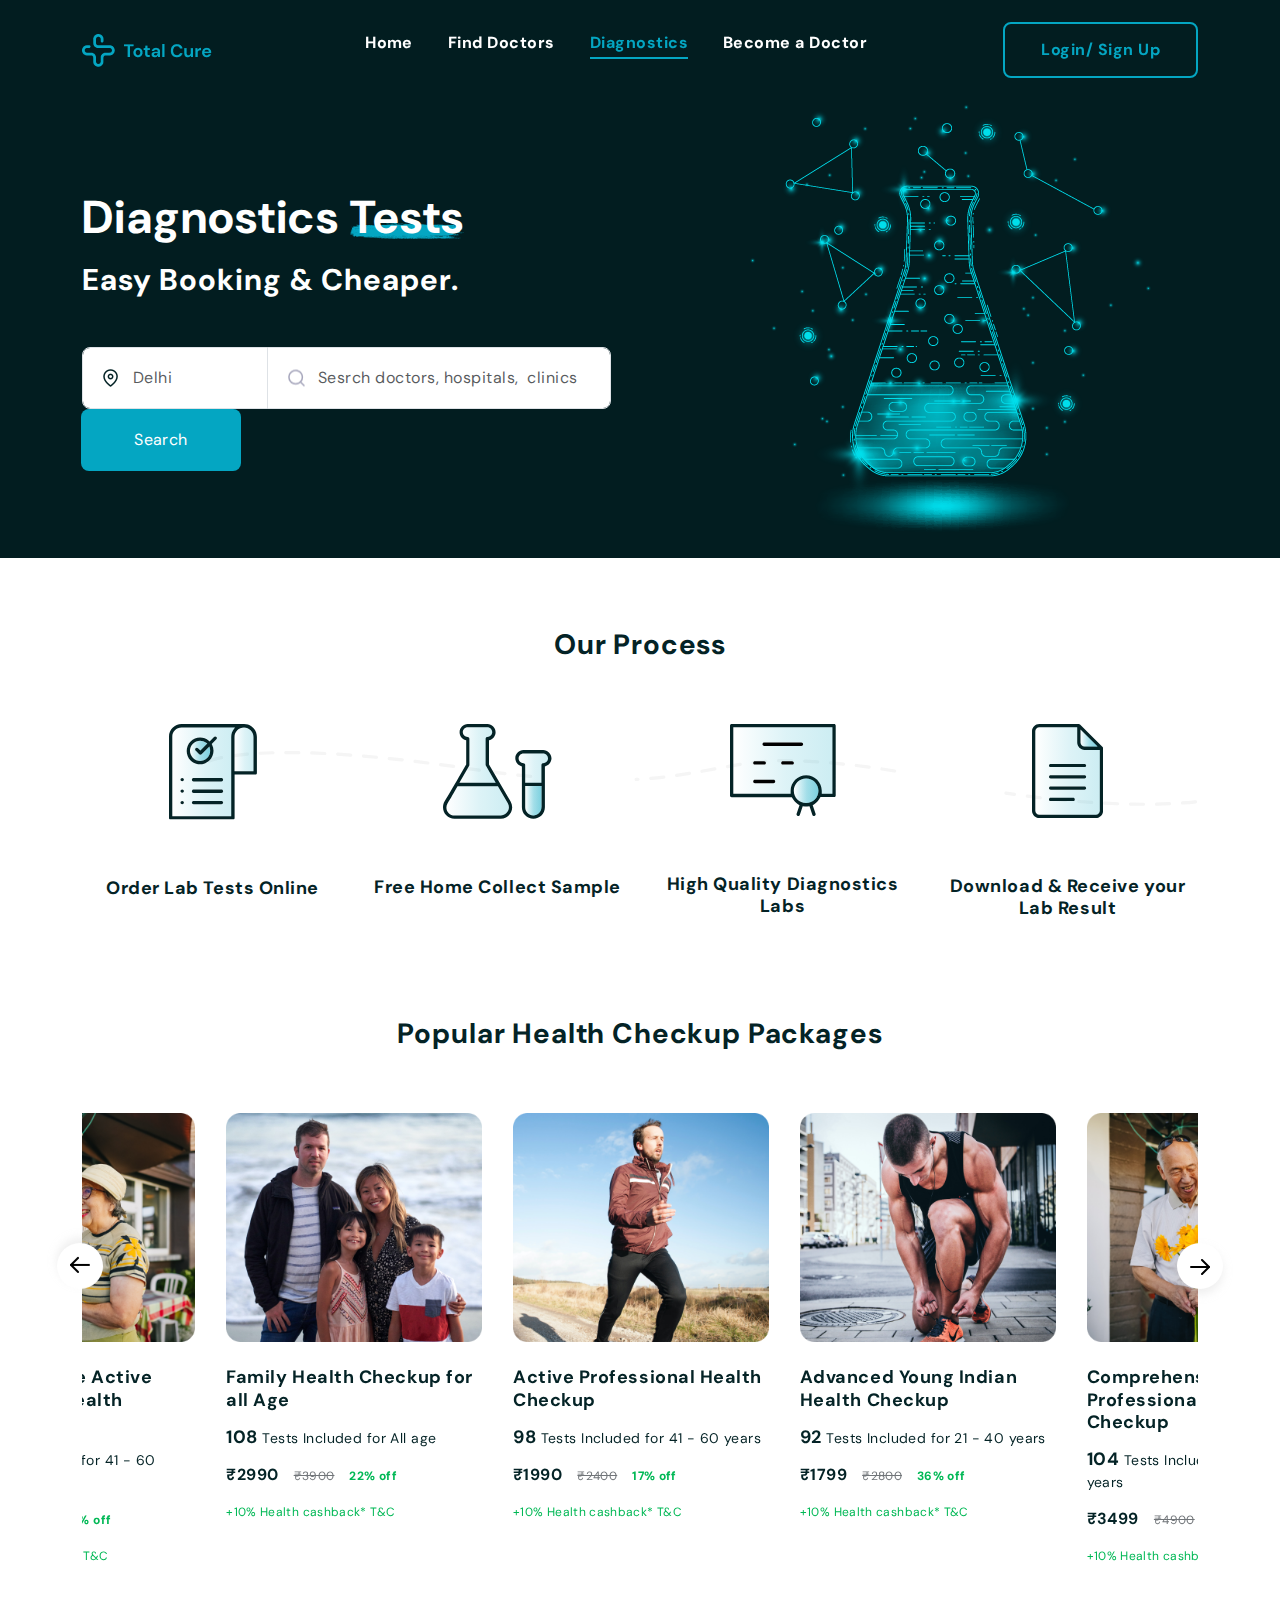
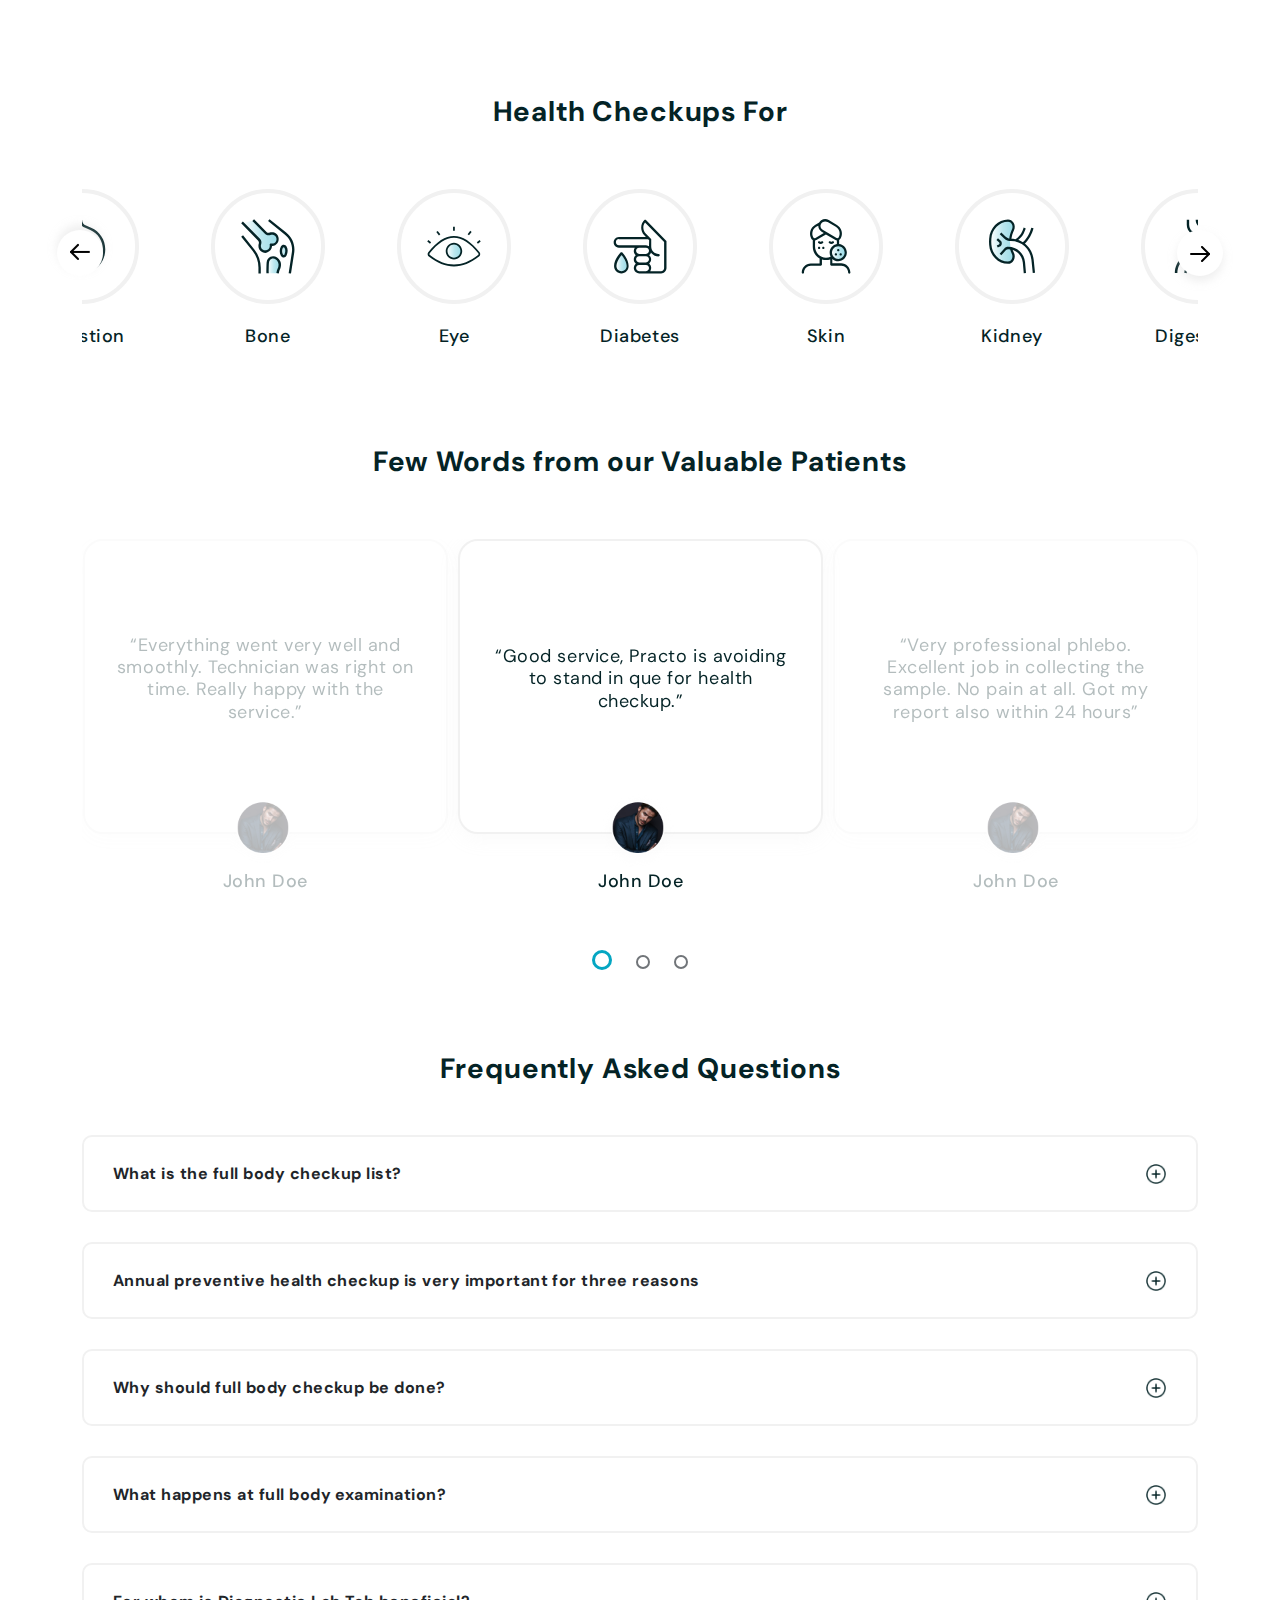
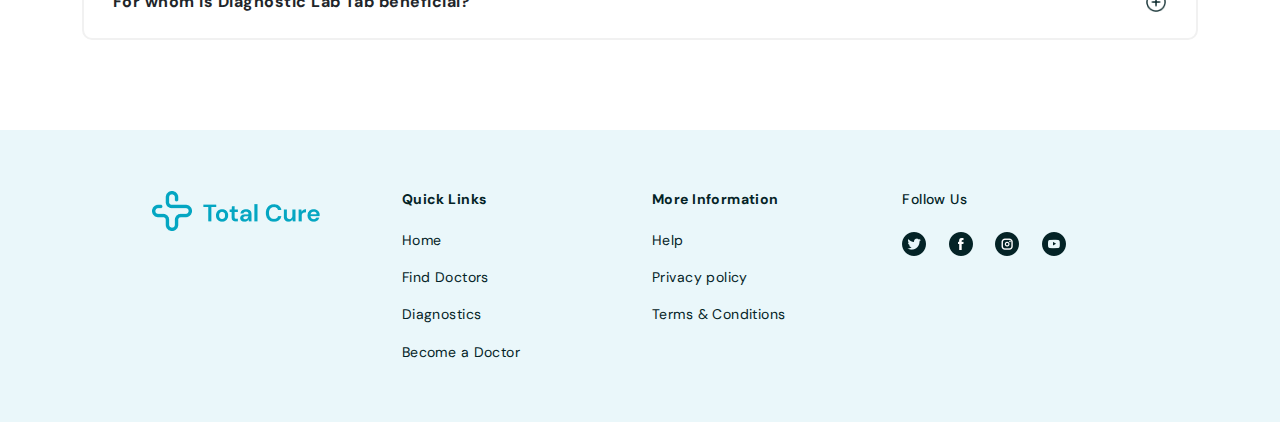
==== diagnostics.html @ bc07cb7e "healthcare portfolio" ====
<!doctype html>
<html lang="en">

<head>
    <!-- Required meta tags -->
    <meta charset="utf-8">
    <meta name="viewport" content="width=device-width, initial-scale=1">

    <!-- Bootstrap CSS -->
    <link href="https://cdn.jsdelivr.net/npm/bootstrap@5.0.2/dist/css/bootstrap.min.css" rel="stylesheet"
        crossorigin="anonymous">
    <link rel="stylesheet" href="./assets/css/owl.carousel.min.css">
    <link rel="stylesheet" href="./assets/css/owl.theme.default.min.css">
    <link rel="stylesheet" href="./assets/css/style.css">
    <link rel="stylesheet" href="./assets/css/responsive.css">
    <link rel="stylesheet" href="./assets/css/all.min.css">

    <title>Healthcare Portfolio</title>
</head>

<body>
    <!-- header -->
    <header id="header" class="fixed-top diagnostics-nav">
        <!-- navigation start -->
        <nav id="navbar" class="navbar navbar-expand-lg navbar-light bg-trasparent">
            <div class="container">
                <a class="navbar-brand" href="index.html">
                    <img src="./assets/img/logo.png" alt="logo">
                </a>
                <button class="navbar-toggler" type="button" data-bs-toggle="collapse" data-bs-target="#main-navbar"
                    aria-controls="main-navbar" aria-expanded="false" aria-label="Toggle navigation">
                    <i class="fas fa-bars"></i>
                </button>
                <div class="collapse navbar-collapse" id="main-navbar">
                    <ul class="navbar-nav mx-auto mb-2 mb-lg-2">
                        <li class="nav-item">
                            <a class="nav-link" href="index.html">Home</a>
                        </li>
                        <li class="nav-item">
                            <a class="nav-link" href="find-doctors.html">Find Doctors</a>
                        </li>
                        <li class="nav-item">
                            <a class="nav-link active" href="diagnostics.html">Diagnostics</a>
                        </li>
                        <li class="nav-item">
                            <a class="nav-link" href="become-doctor.html">Become a Doctor</a>
                        </li>
                    </ul>
                    <ul class="navbar-nav login-btn">
                        <li class="nav-item">
                            <button class="nav-link btn btn-outline-primary" data-bs-toggle="modal" data-bs-target="#signin-popup">Login/
                              Sign Up</button>
                          </li>
                    </ul>
                </div>
            </div>
        </nav>
        <!-- end navigation -->
    </header>
    <!-- End header -->

    <!-- hero section -->
    <section class="diagnostics-hero" id="diagnostics-hero">
        <div class="container">
            <div class="hero-wrapper">
                <div class="row align-items-center">
                    <div class="col-lg-7 col-md-6">
                        <div class="hero-description">
                            <div class="position-ralative hero-description-header">
                                <h1>Diagnostics <span class="brush">Tests</span><br><span>Easy Booking & Cheaper.</span></h1>
                            </div>
                            <div class="input-group">
                                <div class="input-location-div position-relative">
                                    <input type="location" class="form-control input-location" id="hero-input "
                                        aria-describedby="inputGroupFileAddon04" aria-label="Upload"
                                        placeholder="Delhi">
                                    <img src="./assets/img/map.png" alt="">
                                </div>
                                <div class="position-relative input-search-div my-1 my-md-1 my-lg-0 ">
                                    <input type="search" class="form-control input-search" id="hero-input"
                                        placeholder="Sesrch doctors, hospitals,  clinics">
                                    <img src="./assets/img/search.png" alt="search icon">
                                </div>
                                <div class="input-btn mt-lg-1 mt-xl-0">
                                    <button class="btn hero-input-btn" type="button" id="">Search</button>
                                </div>
                            </div>
                        </div>
                    </div>
                    <div class="col-lg-5 col-md-6">
                        <img src="./assets/img/Asset 2 1.png" alt="hero-img1" class="img-fluid">
                    </div>
                </div>
            </div>
        </div>
    </section>
    <!-- end hero section -->

    <!-- process -->
    <section id="process" class="process">
        <div class="container text-center">
            <h2 class="title">Our Process</h2>
            <div class="process-content">
                <div class="row">
                    <div class="col-md-3 col-lg-3">
                        <div class="progress-card">
                            <div class="process-img">
                                <img src="./assets/img/process1.svg" alt="process img1" class="img-fluid">
                            </div>
                            <div class="process-description">
                                <h5>Order Lab Tests Online</h5>
                            </div>
                        </div>
                    </div>
                    <div class="col-md-3 col-lg-3">
                        <div class="progress-card">
                            <div class="process-img">
                                <img src="./assets/img/process2.svg" alt="process img2" class="img-fluid">
                            </div>
                            <div class="process-description">
                                <h5>Free Home Collect Sample</h5>
                            </div>
                        </div>
                    </div>
                    <div class="col-md-3 col-lg-3">
                        <div class="progress-card">
                            <div class="process-img">
                                <img src="./assets/img/process3.svg" alt="process img3" class="img-fluid">
                            </div>
                            <div class="process-description">
                                <h5>High Quality Diagnostics Labs</h5>
                            </div>
                        </div>
                    </div>
                    <div class="col-md-3 col-lg-3">
                        <div class="progress-card">
                            <div class="process-img">
                                <img src="./assets/img/process4.svg" alt="process img4" class="img-fluid">
                            </div>
                            <div class="process-description">
                                <h5>Download & Receive your Lab Result</h5>
                            </div>
                        </div>
                    </div>
                </div>
                <img src="/assets/img/process-line.svg" alt="process-line" class="img-fluid process-line">
            </div>
        </div>
    </section>
    <!-- end process -->

    <!-- packages -->
    <section class="packages" id="packages">
        <div class="container">
            <h2 class="title">Popular Health Checkup Packages</h2>
            <div class="owl-carousel owl-theme">
                <div class="item">
                    <div class="package">
                        <div class="card">
                            <div class="img-box">
                                <img src="./assets/img/package1.png" alt="package img1" class="card-img-top">
                            </div>
                            <div class="card-body">
                                <div class="card-details">
                                    <h6 class="card-title">Active Professional Health Checkup</h6>
                                    <h6 class="subtitle">98 <span>Tests Included for 41 - 60 years</span></h6>
                                    <p>₹1990<small class="rs">₹2400</small><span class="percentage">17% off</span></p>
                                    <span class="cashback">+10% Health cashback* T&C</span>
                                </div>
                            </div>
                        </div>
                    </div>
                </div>
                <div class="item">
                    <div class="package">
                        <div class="card">
                            <div class="img-box">
                                <img src="./assets/img/package2.png" alt="package img1" class="card-img-top">
                            </div>
                            <div class="card-body">
                                <div class="card-details">
                                    <h6 class="card-title">Advanced Young Indian Health Checkup</h6>
                                    <h6 class="subtitle">92 <span>Tests Included for 21 - 40 years</span></h6>
                                    <p>₹1799<small class="rs">₹2800</small><span class="percentage">36% off</span></p>
                                    <span class="cashback">+10% Health cashback* T&C</span>
                                </div>
                            </div>
                        </div>
                    </div>
                </div>
                <div class="item">
                    <div class="package">
                        <div class="card">
                            <div class="img-box">
                                <img src="./assets/img/package3.png" alt="package img1" class="card-img-top">
                            </div>
                            <div class="card-body">
                                <div class="card-details">
                                    <h6 class="card-title">Comprehensive Active Professional Health Checkup</h6>
                                    <h6 class="subtitle">104 <span>Tests Included for 41 - 60 years</span></h6>
                                    <p>₹3499<small class="rs">₹4900</small><span class="percentage">29% off</span></p>
                                    <span class="cashback">+10% Health cashback* T&C</span>
                                </div>
                            </div>
                        </div>
                    </div>
                </div>
                <div class="item">
                    <div class="package">
                        <div class="card">
                            <div class="img-box">
                                <img src="./assets/img/package4.png" alt="package img1" class="card-img-top">
                            </div>
                            <div class="card-body">
                                <div class="card-details">
                                    <h6 class="card-title">Family Health Checkup for all Age</h6>
                                    <h6 class="subtitle">108 <span>Tests Included for All age</span></h6>
                                    <p>₹2990<small class="rs">₹3900</small><span class="percentage">22% off</span></p>
                                    <span class="cashback">+10% Health cashback* T&C</span>
                                </div>
                            </div>
                        </div>
                    </div>
                </div>
            </div>
        </div>
    </section>
    <!-- end packages -->

    <!-- Health Checkups -->
    <section class="checkups" id="checkups">
        <div class="container">
            <h2 class="title">Health Checkups For</h2>
            <div class="owl-carousel owl-theme">
                <div class="item">
                    <div class="card">
                        <div class="checkup-img">
                            <img src="./assets/img/Health Checkups1.svg" alt="Healthcare img 1" class="img-fluid">
                        </div>
                        <div class="checkup-detail">
                            <h5>Diabetes</h5>
                        </div>
                    </div>
                </div>
                <div class="item">
                    <div class="card">
                        <div class="checkup-img">
                            <img src="./assets/img/Health Checkups2.svg" alt="Healthcare img 2" class="img-fluid">
                        </div>
                        <div class="checkup-detail">
                            <h5>Skin</h5>
                        </div>
                    </div>
                </div>
                <div class="item">
                    <div class="card">
                        <div class="checkup-img">
                            <img src="./assets/img/Health Checkups3.svg" alt="Healthcare img 3" class="img-fluid">
                        </div>
                        <div class="checkup-detail">
                            <h5>Kidney</h5>
                        </div>
                    </div>
                </div>
                <div class="item">
                    <div class="card">
                        <div class="checkup-img">
                            <img src="./assets/img/Health Checkups4.svg" alt="Healthcare img 4" class="img-fluid">
                        </div>
                        <div class="checkup-detail">
                            <h5>Digestion</h5>
                        </div>
                    </div>
                </div>
                <div class="item">
                    <div class="card">
                        <div class="checkup-img">
                            <img src="./assets/img/Health Checkups5.svg" alt="Healthcare img 5" class="img-fluid">
                        </div>
                        <div class="checkup-detail">
                            <h5>Bone</h5>
                        </div>
                    </div>
                </div>
                <div class="item">
                    <div class="card">
                        <div class="checkup-img">
                            <img src="./assets/img/Health Checkups6.svg" alt="Healthcare img 6" class="img-fluid">
                        </div>
                        <div class="checkup-detail">
                            <h5>Eye</h5>
                        </div>
                    </div>
                </div>
            </div>
        </div>
    </section>
    <!-- end Health Checkups -->

    <!-- Few word section start -->
    <section id="few-word" class="few-word py-0">
        <div class="container">
            <h2 class="title">Few Words from our Valuable Patients</h2>
            <div class="owl-carousel owl-theme">
                <div class="item">
                    <div class="card">
                        <div class="card-content">
                            <p>“Good service, Practo is avoiding to
                                stand in que for health checkup.”</p>
                        </div>
                        <div class="card-person">
                            <img src="./assets/img/clicent-1.png" alt="">
                            <h5>John Doe</h5>
                        </div>
                    </div>
                </div>
                <div class="item">
                    <div class="card">
                        <div class="card-content">
                            <p>“Very professional phlebo. Excellent job in
                                collecting the sample. No pain at all. Got my
                                report also within 24 hours”</p>
                        </div>
                        <div class="card-person">
                            <img src="./assets/img/clicent-1.png" alt="">
                            <h5>John Doe</h5>
                        </div>
                    </div>
                </div>
                <div class="item">
                    <div class="card">
                        <div class="card-content">
                            <p>“Everything went very well and smoothly.
                                Technician was right on time. Really happy
                                with the service.”</p>
                        </div>
                        <div class="card-person">
                            <img src="./assets/img/clicent-1.png" alt="">
                            <h5>John Doe</h5>
                        </div>
                    </div>
                </div>
            </div>
        </div>
    </section>
    <!-- end Few word section -->

    <!-- questions start -->
    <section id="question" class="question section-padding">
        <div class="container">
            <h2 class="title">Frequently Asked Questions</h2>
            <div class="accordion accordion-flush" id="accordionFlushExample">
                <div class="accordion-item">
                    <h2 class="accordion-header" id="acc-1">
                        <button class="accordion-button collapsed" type="button" data-bs-toggle="collapse"
                            data-bs-target="#accordion-1" aria-expanded="false" aria-controls="flush-collapseOne">
                            What is the full body checkup list?
                        </button>
                    </h2>
                    <div id="accordion-1" class="accordion-collapse collapse" aria-labelledby="acc-1"
                        data-bs-parent="#accordionFlushExample">
                        <div class="accordion-body">
                            <p>A full body checkup is majorly inclusive of the following types of tests:</p>
                            <ul>
                                <li>Heart-realated tests like EKG, ECG</li>
                                <li>ENT checkup and dental consultation</li>
                                <li>Testing of mineral salts in the body</li>
                                <li>Blood test like blood sugar test, LFT, thyroid function test, kidney function, lipid
                                    profile test</li>
                                <li>Thyroid test</li>
                                <li>Urine test</li>
                                <li>X-Ray</li>
                                <li>Pulmonary function test</li>
                            </ul>
                        </div>
                    </div>
                </div>
                <div class="accordion-item">
                    <h2 class="accordion-header" id="acc-2">
                        <button class="accordion-button collapsed" type="button" data-bs-toggle="collapse"
                            data-bs-target="#accordion-2" aria-expanded="false" aria-controls="flush-collapseTwo">
                            Annual preventive health checkup is very important for three reasons
                        </button>
                    </h2>
                    <div id="accordion-2" class="accordion-collapse collapse" aria-labelledby="acc-2"
                        data-bs-parent="#accordionFlushExample">
                        <div class="accordion-body">You can book an appointment by selecting your city and searching for
                            a specific doctor or hospital, from the search bar. You will see hospital and doctor
                            options, from which you can pick one and request for an appointment.</div>
                    </div>
                </div>
                <div class="accordion-item">
                    <h2 class="accordion-header" id="acc-3">
                        <button class="accordion-button collapsed" type="button" data-bs-toggle="collapse"
                            data-bs-target="#accordion-3" aria-expanded="false" aria-controls="flush-collapseThree">
                            Why should full body checkup be done?
                        </button>
                    </h2>
                    <div id="accordion-3" class="accordion-collapse collapse" aria-labelledby="acc-3"
                        data-bs-parent="#accordionFlushExample">
                        <div class="accordion-body">You can book an appointment by selecting your city and searching for
                            a specific doctor or hospital, from the search bar. You will see hospital and doctor
                            options, from which you can pick one and request for an appointment.</div>
                    </div>
                </div>
                <div class="accordion-item">
                    <h2 class="accordion-header" id="acc-4">
                        <button class="accordion-button collapsed" type="button" data-bs-toggle="collapse"
                            data-bs-target="#accordion-4" aria-expanded="false" aria-controls="flush-collapseOne">
                            What happens at full body examination?
                        </button>
                    </h2>
                    <div id="accordion-4" class="accordion-collapse collapse" aria-labelledby="acc-4"
                        data-bs-parent="#accordionFlushExample">
                        <div class="accordion-body">You can book an appointment by selecting your city and searching for
                            a specific doctor or hospital, from the search bar. You will see hospital and doctor
                            options, from which you can pick one and request for an appointment.</div>
                    </div>
                </div>
                <div class="accordion-item">
                    <h2 class="accordion-header" id="acc-5">
                        <button class="accordion-button collapsed" type="button" data-bs-toggle="collapse"
                            data-bs-target="#accordion-5" aria-expanded="false" aria-controls="flush-collapseTwo">
                            For whom is Diagnostic Lab Tab beneficial?
                        </button>
                    </h2>
                    <div id="accordion-5" class="accordion-collapse collapse" aria-labelledby="acc-5"
                        data-bs-parent="#accordionFlushExample">
                        <div class="accordion-body">You can book an appointment by selecting your city and searching for
                            a specific doctor or hospital, from the search bar. You will see hospital and doctor
                            options, from which you can pick one and request for an appointment.</div>
                    </div>
                </div>
            </div>
        </div>
    </section>
    <!-- end questions -->

    <!-- footer -->
    <footer>
        <div class="container">
            <div class="footer-content">
                <div class="row">
                    <div class="col-md-3">
                        <img src="./assets/img/f-logo.png" alt="footer logo">
                    </div>
                    <div class="col-md-3 mt-5 mt-md-0">
                        <h6>Quick Links</h6>
                        <ul class="quick-links">
                            <li><a href="index.html">Home</a></li>
                            <li><a href="find-doctors.html">Find Doctors</a></li>
                            <li><a href="diagnostics.html">Diagnostics</a></li>
                            <li><a href="become-doctor.html">Become a Doctor</a></li>
                        </ul>
                    </div>
                    <div class="col-md-3 mt-5 mt-md-0">
                        <h6>More Information</h6>
                        <ul class="more-info">
                            <li><a href="#">Help</a></li>
                            <li><a href="#">Privacy policy</a></li>
                            <li><a href="#">Terms & Conditions</a></li>
                        </ul>
                    </div>
                    <div class="col-md-3 mt-5 mt-md-0">
                        <h6 class="fw-500">Follow Us</h6>
                        <ul class="footer-social">
                            <a href="#"><img src="./assets/img/twitter.png" alt=""></a>
                            <a href="#"><img src="./assets/img/fb.png" alt=""></a>
                            <a href="#"><img src="./assets/img/insta.png" alt=""></a>
                            <a href="#"><img src="./assets/img/youtube.png" alt=""></a>
                        </ul>
                    </div>
                </div>
            </div>
        </div>
    </footer>
    <!-- end footer -->

  <!-- login popup box start -->
  <!-- sign in -->
  <div class="modal fade modal-signin" id="signin-popup" tabindex="-1" aria-labelledby="signin-popup"
    aria-hidden="true">
    <div class="modal-dialog modal-dialog-centered">
      <div class="modal-content">
        <div class="modal-body">
          <form>
            <div>
              <h2 class="title text-start">Sign In/ <span>Sign Up</span></h2>
            </div>
            <div>
              <label for="email" class="col-form-label first-label">Email</label>
              <input type="email" class="form-control" id="email" placeholder="John@gmail.com">
            </div>
            <div>
              <label for="password" class="col-form-label ps-label">Password</label>
              <input type="password" class="form-control" id="password" value="12345678">
            </div>
            <div class="text-end">
              <p><a href="#" class="popup-btn">Forgot Password?</a></p>
            </div>
          </form>
        </div>
        <div class="modal-footer">
          <button type="button" class="btn btn-primary btn-block w-100" id="signin">Sign In</button>
          <p class="mt-2">New to Projectname ?<a href="#" id="new-account-btn" data-bs-toggle="modal"
              data-bs-target="#signup-popup"> Create an account</a></p>
        </div>
      </div>
    </div>
  </div>

  <!-- sign up -->
  <div class="modal fade modal-signup" id="signup-popup" tabindex="-1" aria-labelledby="signup-popup"
    aria-hidden="true">
    <div class="modal-dialog modal-dialog-centered">
      <div class="modal-content">
        <div class="modal-body">
          <form>
            <div>
              <h2 class="title text-start">Sign Up/ <span>Sign In</span></h2>
            </div>
            <div>
              <label for="firstname" class="col-form-label first-label">First Name</label>
              <input type="text" class="form-control" id="firstname" placeholder="John">
            </div>
            <div>
              <label for="lastname" class="col-form-label lastname-label">Last Name</label>
              <input type="text" class="form-control" id="lastname" placeholder="Doe">
            </div>
            <div>
              <label for="email" class="col-form-label email-label">Email</label>
              <input type="email" class="form-control" id="email" placeholder="John@gmail.com">
            </div>
            <div>
              <label for="number" class="col-form-label number-label">Mobile Number</label>
              <input type="number" class="form-control" id="number" placeholder="+91 112 451 4150">
            </div>
            <div>
              <label for="password" class="col-form-label ps-label">Password</label>
              <input type="password" class="form-control" id="password" value="12345678">
            </div>
            <div>
              <label for="re-password" class="col-form-label re-ps-label">Confirm Password</label>
              <input type="password" class="form-control" id="re-password" value="12345678">
            </div>

          </form>
        </div>
        <div class="modal-footer">
          <button type="button" class="btn btn-primary btn-block w-100" id="signup">Sign In</button>
        </div>
      </div>
    </div>
  </div>
  <!-- End modal -->

    <!-- Option 1: Bootstrap Bundle with Popper -->
    <script src="https://code.jquery.com/jquery-3.6.0.slim.min.js" crossorigin="anonymous"></script>
    <script src="https://cdn.jsdelivr.net/npm/bootstrap@5.0.2/dist/js/bootstrap.min.js" crossorigin="anonymous">
    </script>
    <script src="./assets/js/owl.carousel.min.js"></script>
    <script src="./assets/js/mian.js"></script>
</body>

</html>
---- assets/css/style.css ----
@import url('https://fonts.googleapis.com/css2?family=DM+Sans:wght@400;500;700&display=swap');

* {
    margin: 0;
    padding: 0;
    box-sizing: border-box;
    font-family: 'DM Sans', sans-serif;
    letter-spacing: 0.03em;
    line-height: 123.5%;
    outline: none;
    transition: 0.3s all;
}

:root {
    --blue: #04A6C2;
    --darkblue: #042326;
    --lightgrey: #A5A5BB;
    --white: #FFFFFF;
    --bg-color: #F4FCFD;
}

body {
    scroll-behavior: smooth;
    overflow-x: hidden !important;
}

a,
a:hover {
    text-decoration: none;
}

ul,
ol {
    list-style: none;
    padding-left: 0;
}

h1 {
    font-size: 54px;
    font-weight: 700;
}

h2 {
    font-size: 36px;
}

h3 {
    font-size: 22px;
}

h5 {
    font-size: 18px;
}

h1,
h2,
h3,
h4,
h5,
h6,
p {
    color: var(--darkblue);
}

.card {
    border: none;
}

.card-body {
    padding: 0;
}

.section-padding {
    padding-bottom: 149px;
}

/* navnbar */
#navbar {
    padding: 22px 0 22px;
}

#navbar ul li {
    font-size: 16px;
    line-height: 21px;
    font-weight: 700;
    margin-right: 61px;
    color: var(--darkblue);
    position: relative;
}

#navbar ul li:last-child {
    margin-right: 0;
}

#navbar ul li a {
    padding: 0 0 7px 0;
}

#navbar a.nav-link {
    color: var(--darkblue);
}

#navbar .btn-outline-primary {
    border: 2px solid var(--blue);
    padding: 14px 36px;
    border-radius: 8px;
    font-weight: 700;
    color: var(--blue) !important;
}

#navbar .btn-outline-primary:hover {
    background-color: transparent;
}

#navbar .btn-outline-primary:focus {
    outline: 0;
    box-shadow: none;
}

#navbar a.nav-link.active,
.find-doctors #navbar a.nav-link.active {
    color: var(--blue) !important;
}

#navbar a.nav-link::after {
    content: "";
    background: var(--blue);
    height: 2px;
    width: 0;
    position: absolute;
    bottom: 0;
    left: 0;
    transition: 0.2s all;
}

#navbar a.nav-link:hover:after,
#navbar a.nav-link.active::after {
    width: 100%;
}

/* #navbar .login-btn li a.nav-link:hover:after {
    width: 0%;
} */

#navbar .nav-item:hover a.nav-link,
.find-doctors #navbar .nav-item:hover a.nav-link {
    color: var(--blue) !important;
}

.scroll-nav {
    background: rgba(4, 35, 38, 0.897);
}

.scroll-nav .nav-link {
    color: var(--white) !important;
}

#navbar i.fas.fa-bars {
    color: var(--darkblue);
    border: 1px solid var(--darkblue);
    padding: 10px 15px !important;
    border-radius: 8px;
}

.find-doctors #navbar i.fas.fa-bars {
    color: var(--white) !important;
    border: 1px solid var(--white);
    padding: 10px 15px !important;
    border-radius: 8px;
}

.navbar-toggler:focus {
    box-shadow: unset;
    outline: none;
}

.navbar-light .navbar-toggler {
    border-color: transparent;
}

/* popup box */
.modal .modal-body {
    padding: 0;
}

.modal-signin .modal-content,
.modal-signup .modal-content {
    border-radius: 20px;
    padding: 72px 82px 71px 81px;
}

.modal h2 {
    font-size: 30px !important;
    color: var(--blue) !important;
    margin: 0 !important;
}

.modal h2 span {
    color: var(--darkblue);
    font-size: 20px;
    font-weight: 400;
}

.modal input {
    min-height: 48px;
    font-size: 12px;
    border: 1px solid #717579
}

.modal .first-label {
    font-size: 12px;
    margin: 38px 0 7px !important;
    padding: 0;
    color: #717579;
}

.modal label {
    padding: 0;
    font-size: 12px;
    color: #717579;
}

#signin-popup label {
    margin: 31px 0 7px;
}

#signup-popup label {
    margin: 26px 0 7px;
}

.modal-signin a.popup-btn {
    font-size: 12px;
    display: inline-block;
    margin: 8px 0 34px;
    color: var(--darkblue);
    font-weight: 500;
}

.modal input::placeholder {
    color: var(--darkblue);
}

.modal input[type="password"] {
    color: var(--darkblue);
}

.modal p {
    margin-bottom: 0;
}

.modal .modal-footer {
    padding: 0;
    border-top: unset;
}

.modal .btn-primary {
    color: #fff;
    background-color: var(--blue);
    border-color: var(--blue);
    font-weight: 700;
    margin: 0;
    min-height: 48px;
    border-radius: 8px;
}

.modal .modal-footer p {
    font-size: 12px;
}

.modal-signup .modal-content {
    padding: 72px 82px 79px 81px;
}

.modal-signup .btn-primary {
    margin-top: 30px;
}

/* end navnbar */

/* hero section */
#hero-section {
    background: var(--bg-color);
    position: relative;
    height: 100vh;
}

.hero-wrapper {
    padding-top: 126px;
}

.hero-content {
    padding-top: 88px;
}

#hero-section h1 {
    max-width: 553px;
    line-height: 123.5%;
}

.input-group,
.input-group {
    max-width: 690px;
    box-shadow: 0px 4px 12px #F0FBFC;
    border-radius: 8px;
    margin-top: 44px;
}

.input-lodation-div-find,
.input-search-div-find,
.input-select-div-find {
    position: relative;
}

button.hero-input-btn {
    width: 160px;
    background: var(--blue);
    color: #fff;
    min-height: 62px;
    border-top-right-radius: 8px;
    border-bottom-right-radius: 8px;

}

.input-group .btn {
    position: relative;
    z-index: 2;

}

input:not(.modal input) {
    height: 62px;
    padding-left: 50px !important;
}

.input-location-div {
    width: 186px;
    position: relative;
}

input.input-location {
    color: var(--darkblue);
}

.input-search-div {
    width: 344px;
}

.input-search {
    position: relative !important;
    color: var(--lightgrey);
}

.hero-input2::placeholder {
    color: #A5A5BB;
    font-size: 14px;
}

#hero-section .input-group {
    margin-top: 44px;
}

#hero-section .input-group img {
    position: absolute;
    left: 22px;
    top: 50%;
    transform: translateY(-50%);
}

/* end hero section */
/* why choose section */
#why-choose {
    padding: 141px 0 137px;
    text-align: center;
}

h2.title {
    font-weight: 700;
    font-size: 36px;
    margin-bottom: 62px;
    text-align: center;
    color: #042326;
}

#why-choose .why-card .why-img,
#work .work-card .work-img {
    width: 113px;
    height: 113px;
    margin: auto;
    border-radius: 50%;
    display: flex;
    justify-content: center;
    align-items: center;
    overflow: hidden;
    position: relative;
}

#why-choose .why-card .why-img:after,
#work .work-card .work-img::after {
    content: '';
    background: linear-gradient(160.47deg, rgba(4, 166, 194, 0.15) 15.14%, rgba(4, 166, 194, 0.7) 93.19%);
    position: absolute;
    left: 0;
    top: 0;
    width: 100%;
    height: 100%;
    opacity: 0.2;
}

#why-choose .why-card h5,
#work h5 {
    font-weight: 700;
    font-size: 22px;
    margin: 42.5px 0 16px;
}

#why-choose .why-card p {
    font-size: 16px;
    max-width: 254px;
    margin: auto;
}

/* end why choose section */
/* offers section */
.offers h2 {
    margin-bottom: 81px;
}

.owl-carousel {
    position: relative;
}

.owl-theme .owl-nav {
    margin-top: 0px;
    width: 100%;
    position: absolute;
    top: calc(50% - 23px);
}

.offers button,
#checkups button,
#packages button {
    background: #fff !important;
    height: 46px !important;
    width: 46px !important;
    border-radius: 50% !important;
}

.owl-carousel .owl-nav button.owl-next,
.owl-carousel .owl-nav button.owl-prev {
    box-shadow: 0px 5px 10px rgba(207, 207, 207, 0.35);
    position: inherit;

}

button.owl-prev {
    left: -30px;
    transform: rotate(180deg);
}

button.owl-next {
    right: -30px;
}

.offer-card {
    min-height: 300px !important;
    background-position: center center;
    background-size: cover;
    border-radius: 20px !important;
    padding: 40px;
    display: flex;
    flex-direction: column;
    justify-content: center;
}

.offer-card-1 {
    background-image: url(/assets/img/offer1.png);
}

.offer-card-2 {
    background-image: url(/assets/img/offer2.png);
}

.offer-card h6:not(.offer-card-2 h6) {
    background: #fff;
    padding: 12px 29px 9px 26px;
    max-width: 110px;
    border-radius: 20px;
    border-bottom-left-radius: 0;
    font-size: 16px;
    font-weight: 700;
    color: #00274C;
}

.offer-card h5 {
    font-size: 24px;
    font-weight: 700;
    color: #fff;
    margin: 27px 0 15px;
}

.offer-card-2 h6,
.offer-card-2 h2,
.offer-card-2 h3 {
    color: #073659;
}

.offer-card p {
    color: #fff;
}

.offer-card h6 {
    font-size: 18px !important;
    font-weight: 300;
    margin-bottom: 0;
}

.offer-card h2 {
    font-size: 32px !important;
    font-weight: bold;
    margin: 6px 0 10px;
}

.offer-card h3 {
    font-size: 22px;
}

.offer-card-2 img {
    height: 46px;
    width: 46px;
    position: absolute;
    right: -20px;
    top: 50%;
    transform: translateY(-50%);
    filter: drop-shadow(0px 5px 10px rgba(207, 207, 207, 0.35));
}

/* end offers section */
/*  categories start */
#categories {
    padding-top: 140px;
}

#categories h2 {
    margin-bottom: 62px;
}

#categories .card {
    border: none;
}

#categories h5 {
    margin: 15px 0 7px;
    font-size: 18px;
    font-weight: 700;
}

#categories p {
    font-size: 14px;
    margin-bottom: 0;
}

/* end categories  */
/* education start */
#education {
    padding: 121px 0 114px;
    background: #F4FCFD;
}

#education .card {
    background-color: transparent;
    border: none;
}

#education img:not(.play-img) {
    background-color: #fff;
    padding: 28px 24px;
    box-shadow: 0px 0px 20px #E3FBFF;
    border-radius: 20px;
}

img.play-img {
    position: absolute;
    left: 50%;
    top: 50%;
    transform: translate(-50%, -50%);
}

#education h4 {
    font-size: 22px;
    font-weight: 700;
    margin: 27px 0 10px;
}

#education span {
    font-size: 16px;
    font-weight: 500;
    color: #717579;
}

/* end education */

/* query */
#query {
    background: url(/assets/img/query.png);
    background-size: cover;
    background-position: center;
    display: flex;
    align-items: center;
    padding: 127px 0;
    position: relative;
}

#query::before {
    content: "";
    background: linear-gradient(90deg, #042326 0%, rgba(4, 35, 38, 0.877612) 19.84%, rgba(4, 35, 38, 0) 82.45%);
    position: absolute;
    left: 0;
    right: 0;
    top: 0;
    bottom: 0;
    opacity: 0.9;
}

#query .query-content {
    position: relative;
}

#query .query-content h2 {
    color: #fff;
    text-align: start;
}

#query .query-content p {
    font-size: 22px;
    color: #fff;
    margin: 27px 0 34px;
    max-width: 411px;
    line-height: 150.5%;
}

#query .query-content a {
    padding: 13px 23px;
    background: var(--blue);
    color: #fff;
    border-radius: 8px;
    display: inline-block;
}

/* end query */
/* few-word start */
#few-word {
    padding: 138px 0 150px;
}

#few-word h2 {
    margin-bottom: 60px;
}

#few-word .item {
    padding-bottom: 60px !important;
}

#few-word .card {
    max-width: 510px;
    min-height: 295px;
    font-size: 18px;
    opacity: 0.3;
    border: 2px solid #F1F1F1;
    color: #042326 !important;
    box-shadow: 0px 5px 20px rgba(207, 207, 207, 0.1);
    border-radius: 20px;
    display: flex;
    justify-content: center;
    align-items: center;
    text-align: center;
    padding: 30px;
}

#few-word .owl-item.active.center .card {
    opacity: 1;
}

#few-word .owl-theme .owl-dots .owl-dot {
    width: 14px;
    height: 14px;
    border: 2px solid #717579;
    margin-left: 24x !important;
    border-radius: 50px;
    margin: 46px 12px 0;
    text-align: center;
}

.owl-theme .owl-dots .owl-dot span {
    display: none;
}

#few-word .owl-theme .owl-dots .owl-dot.active,
#few-word .owl-theme .owl-dots .owl-dot:hover {
    background: transparent;
    width: 20px;
    height: 20px;
    border: 3px solid #04A6C2;
}

.owl-carousel .owl-dots {
    display: block !important;
}

#few-word .card p {
    line-height: 22.23px;
}

#few-word img {
    width: 80px;
    height: 80px;
}

#few-word .card-person {
    position: absolute;
    bottom: -69px;
}

/* end few-word */
/*  question start */
#question h2.title {
    margin-bottom: 88px;
}

#question .accordion-button {
    padding: 0 0 13px !important;
}

#question .accordion-item {
    padding: 27px 30px 13px 29px !important;
}

/* end question */

/* footer */
footer {
    padding: 61px 0;
    background: #EAF7FA;
}

footer .footer-content {
    max-width: 977px;
    margin: auto;
}

footer h6 {
    font-size: 14px;
    font-weight: 700;
    margin-bottom: 24px;
}

footer h6.fw-500 {
    font-weight: 500;
}

footer ul {
    margin-bottom: 0;
}

footer ul li {
    font-size: 14px;
    margin-bottom: 20px;
}

footer ul li:last-child {
    margin-bottom: 0px !important;
}

footer ul li a {
    color: var(--darkblue);
}

footer .footer-social a:not(:first-child) {
    margin-left: 18px;
}

/* end footer */

/*======================== find page start ========================*/
.find-doctors #navbar a.nav-link {
    color: var(--bg-color) !important;
}

.find-doctors #navbar ul.login-btn li a {
    color: var(--blue) !important;
}

#search-section {
    background: url(/assets/img/find-page.jpg) no-repeat;
    background-position: center;
    background-size: cover;
}

#search-section .search-content {
    padding: 231px 0 160px;
    display: flex;
    flex-direction: column;
    justify-content: center;
    align-items: center;
}

#search-section h1 {
    color: #fff;
    font-size: 46px;
    line-height: 123.5%;
    margin-bottom: 54px;
    position: relative;
    z-index: 1;
}

.search-content img {
    position: absolute;
    right: -4px;
    top: 38px;
    z-index: 0;
}

#search-section .input-group {
    box-shadow: none;
    max-width: 876px !important;
    margin-top: 0;
}

.input-group input,
.input-group select {
    border-radius: 0;
}

input.input-location {
    border-top-left-radius: 8px !important;
    border-bottom-left-radius: 8px !important;
}

.input-group img,
.input-group svg {
    position: absolute;
    top: 50%;
    left: 21px;
    transform: translatey(-50%);
    margin-right: 19px;
}

#search-section input,
#search-section .select-input {
    min-height: 62px;
}

#search-section .input-location {
    width: 150px;
}

#search-section .select-input {
    width: 236px;
    font-size: 14px;
    padding-left: 50px;
}

#search-section .input-search {
    width: 330px;
}

#search-section .input-group .hero-input-btn {
    max-width: 160px !important;
    height: 62px;
    color: #fff;
    border: 1px solid var(--blue);
    padding: 20px 53px;
    background: var(--blue);
    font-weight: 700;
    border-top-right-radius: 8px;
    border-bottom-right-radius: 8px;
}

#search-section input {
    padding-left: 50px;
    font-size: 14px;
}

/* end find page */
/* work start */
#work {
    padding: 141px 0;
}

#work h2.title {
    margin-bottom: 61px;
    text-align: center;
}

/*  timeline start  */

.main-timeline {
    position: relative
}

.main-timeline:before {
    content: "";
    /* display: block; */
    width: 1px;
    height: 85%;
    border-right: 1px dashed #E5E5E5;
    margin: 0 auto;
    position: absolute;
    top: 0;
    left: 0;
    right: 0;
}

.main-timeline .timeline {
    margin-bottom: 112px;
    position: relative
}

.main-timeline .timeline:after {
    content: "";
    display: block;
    clear: both
}

.main-timeline .icon {
    width: 66px;
    height: 66px;
    margin: auto;
    position: absolute;
    top: -66px;
    left: 0;
    bottom: 0;
    right: 0;
    box-shadow: 0px 10px 20px #DFF4F8;
    font-size: 22px;
    font-weight: 700;
    border-radius: 50%;
    display: flex;
    align-items: center;
    justify-content: center;
    background: #fff;
}

.main-timeline .image-content {
    width: 50%;
    float: left;
    position: relative
}

.main-timeline .image-outer {
    width: 125px;
    height: 125px;
    font-size: 16px;
    text-align: center;
    margin: auto;
    z-index: 1
}

.main-timeline .image {
    max-width: 100%;
    margin: auto;
    position: absolute;
    top: 0;
    right: 122px;
}

.main-timeline .month {
    font-size: 18px;
    font-weight: 700
}

.main-timeline .year {
    display: block;
    font-size: 30px;
    font-weight: 700;
    color: #232323;
    line-height: 36px
}

.main-timeline .timeline-content {
    width: 50%;
    padding: 0px 0px 20px 122px;
    float: right;
}

.timeline p.description {
    max-width: 391px;
    font-size: 16px;
    line-height: 123.5%;
    font-weight: 400;
}

.main-timeline .title {
    font-size: 19px;
    font-weight: 700;
    line-height: 24px;
    margin: 0 0 18px 0
}

.main-timeline .description {
    margin-bottom: 0
}

.main-timeline .timeline:nth-child(2n) .image-content {
    float: right
}

.main-timeline .timeline:nth-child(2n) .timeline-content {
    padding: 0px 122px 20px 0;
    text-align: right;
}

.main-timeline .timeline:nth-child(2n) .image {
    left: -122px;
}

/* end timeline */
/* work start */

/* question start */
#question {
    padding-bottom: 320px;
}

#question .accordion-button {
    padding: 0;
    font-weight: bold;
    font-size: 16px;
    line-height: 123.5%;
}

#question .accordion-button:not(.collapsed) {
    color: #042326;
    background-color: transparent;
    padding-bottom: 9px;
    box-shadow: unset;
}

#question .accordion-body {
    padding: 0rem 0;
    color: var(--darkblue) !important;
    font-size: 14px;
    line-height: 123.5%;
    letter-spacing: 0.03em;
    color: #042326;
    max-width: 1184px;
}

#question .accordion-item {
    border: 2px solid #F1F1F1 !important;
    border-radius: 10px !important;
    padding: 27px 30px 26px 29px;
}

#question .accordion-button:focus {
    box-shadow: unset !important;
}

#question .accordion-button:not(.collapsed)::after {
    background-image: url("/assets/img/acc-m.png");
}

#question .accordion-button::after {
    background-image: url("/assets/img/acc-p.png");
}

#question .accordion-item:not(:first-child) {
    margin-top: 30px !important;
}

/* end question */
/* ======================== diagnostics page ======================== */
.diagnostics-hero,
#become-doctor {
    background: #021D20;
    background-position: center;
    background-size: cover;

}

.diagnostics-hero h1,
#become-doctor h1,
span.brush {
    color: #fff;
    font-size: 46px !important;
    font-weight: 700;
    line-height: 56.81px !important;
    letter-spacing: 0.03em;
    position: relative;
    z-index: 1;
}

span.brush {
    background: url(/assets/img/brush.png) no-repeat;
    background-position: bottom 8px right;
    background-size: contain;
}

.diagnostics-hero h1 span,
#become-doctor h1 span {
    font-size: 30px;
    line-height: 37.05px;
    font-weight: 700;
}

#diagnostics-hero .hero-description-header {
    position: relative;
    max-width: 413px;
}


#diagnostics-hero .input-group {
    box-shadow: unset !important;
}

.diagnostics-nav a.nav-link {
    color: #ffffff !important;
}

.diagnostics .hero-img {
    border: 1px solid #fff;
    /* height: 100%; */
}

#diagnostics-hero .hero-wrapper,
#become-doctor .doctor-wrapper {
    padding-top: 102px;
}

/* process css */
#process {
    padding: 141px 0 138px;
}

.process-description {
    margin-top: 57.6px;
}

.progress-card {
    max-width: 275px;
    margin: auto;
}

.process-content {
    position: relative;
    z-index: 1;
    overflow: hidden;
}

.process-content .process-line {
    position: absolute;
    left: 125px;
    top: 18%;
    transform: translatey(-18%);
    z-index: 0;
    opacity: 0.7;
    width: 100%;
}

.process-img {
    position: relative;
    z-index: 1;
}

.process h5 {
    font-weight: bold;
    font-size: 22px;
    line-height: 123.5%;
    text-align: center;
    letter-spacing: 0.03em;
    color: #042326;
}

/* packages */
#packages .card {
    border: 0 !important;
}

.card-img,
.card-img-top {
    object-fit: cover;
    position: relative;
}

#packages .card-details {
    padding: 24px 0 0 0;
}

#packages h6.card-title,
#packages .subtitle {
    font-weight: 700;
    font-size: 18px;
    line-height: 123.5%;
    letter-spacing: 0.03em;
    color: #042326;
}

#packages .subtitle {
    margin: 15px 0 17px;
}

#packages .subtitle span {
    font-size: 14px;
    font-weight: 400;
    line-height: 17.29px;
}

#packages p {
    font-size: 16px;
    font-weight: 700;
    line-height: 19.76px;
    letter-spacing: 0.03em;
}

#packages p small.rs {
    font-size: 12px;
    line-height: 123.5%;
    font-weight: 400;
    letter-spacing: 0.03em;
    color: #717579 !important;
    text-decoration: line-through;
    margin: 0 15px;
}

#packages p span.percentage {
    font-weight: 700;
    font-size: 12px;
    line-height: 123.5%;
    letter-spacing: 0.03em;
    color: #00B855;
}

#packages .cashback {
    font-size: 12px;
    line-height: 123.5%;
    letter-spacing: 0.03em;
    color: #00B855;
}

#packages .owl-stage {
    transition: all 0.25s ease 0s;
    width: 3981px;
}

#packages .owl-theme .owl-nav {
    display: block;
    top: 125px;
}

/* health checkup */
#checkups {
    padding: 138px 0 136px;
    text-align: center;
}

#checkups h2.title {
    margin-bottom: 60px;
}

#checkups .checkup-img {
    width: 114.7px;
    height: 114.7px;
    margin: auto;
    border: 4px solid #F1F1F1;
    border-radius: 50%;
    margin-bottom: 21.62px;
    display: flex;
    justify-content: center;
    align-items: center;
}

#checkups .checkup-img img {
    width: 54.81px;
    height: 54.87px;
}

#checkups h5 {
    font-size: 18px;
    line-height: 123.5%;
    text-align: center;
    letter-spacing: 0.03em;
    color: #042326;
}

#checkups .owl-nav {
    display: block;
    position: absolute;
    top: calc(50% - 57px);
}

/* question */
#question.section-padding {
    padding-top: 141px;
    padding-bottom: 320px;
}

#question p {
    margin-bottom: 13px;
}

#question ul {
    list-style: disc;
}

#question ul li {
    margin: 0 0 12px 16px;
}

#checkups .owl-theme .owl-nav {
    margin-top: 10px;
}

#checkups button {
    background: #fff !important;
    height: 46px !important;
    width: 46px !important;
    border-radius: 50% !important;
}

#checkups .owl-dots {
    display: none !important;
}

/* footer */
/* ======================== become doctor page ======================== */
#become-doctor {
    position: relative;
}

#become-doctor::after {
    content: "";
    background: url(/assets/img/become-doctor.png) no-repeat;
    background-size: contain;
    background-position: right bottom;
    position: absolute;
    top: 126px;
    left: 0;
    bottom: 0;
    right: 0;
    overflow: hidden;
}

#become-doctor::before {
    content: "";
    background: url(/assets/img/hero\ back.png) no-repeat;
    background-size: contain;
    background-position: left bottom;
    position: absolute;
    left: 0;
    top: 0;
    bottom: 37px;
    right: 0;
    opacity: 0.1;
}

#become-doctor span.brush {
    background: url(/assets/img/brush.png) no-repeat;
    background-position: bottom -2px right;
    background-size: contain;
}

.doctor-description {
    padding: 112px 0 139px;
}

.doctor-consult {
    padding: 141px 0 150px !important;
}

#work .work-consult:not(:last-child) {
    margin: 144px 0 100px;
}

#work .work-consult {
    display: flex;
    align-items: center;
}

#work .consult-content>* {
    text-align: start !important;
    color: var(--darkblue);
}

#work .consult-content h2 {
    margin-bottom: 35px;
}
#work h5 {
    margin: 0;
    text-align: unset;
}
 
#work .work-card h5 {
    margin: 42.5px 0 0;
    text-align: center;
}

#work h5.title {
    margin-bottom: 18px !important;
}


#work ul {
    margin-bottom: 0;
}

#work ul p,
#work ul li {
    font-size: 18px;

}

#work ul li:not(:last-child) {
    margin-bottom: 20px;
}

/* ======================== end become doctor ======================== */
---- assets/css/responsive.css ----
@media screen and (max-width:768px) {

    #navbar a.nav-link,
    .find-doctors #navbar a.nav-link {
        color: var(--darkblue);
        margin-top: 21px;
    }

    .scroll-nav i.fas.fa-bars {
        color: #fff !important;
        border: 1px solid var(--white) !important;
        padding: 10px 15px !important;
        border-radius: 8px;
    }

    button.btn.hero-input-btn {
        border-radius: 8px !important;
        margin-top: 0px;
    }

    #question {
        padding-bottom: 120px;
    }
}

@media screen and (max-width:415px) {
    #navbar {
        background: rgba(4, 35, 38, 0.897);
    }

    #navbar .nav-link {
        color: var(--white) !important;
    }

    #navbar i.fas.fa-bars {
        color: var(--white) !important;
        border: 1px solid var(--white);
        padding: 10px 15px !important;
        border-radius: 8px;
    }
    
    #hero-section {
        height: auto;
    }

    #hero-section h1 {
        font-size: 34px;
    }

     .input-location-div {
        width: 100%;
    }

     .input-search-div {
        width: 100%;
    }

     input,
    #search-section input {
        border-radius: 8px;
    }

    .offers .owl-theme .owl-nav {
        position: unset;
        margin-top: 10px;
    }

    #few-word .owl-theme .owl-nav {
        display: none;
    }

    #why-choose {
        padding: 60px 0;
    }

    h2.title {
        margin-bottom: 22px !important;
        font-size: 28px;
    }

    #why-choose .why-card h5 {
        margin: 22.5px 0 12px;
    }

    #categories {
        padding-top: 70px;
    }

    #categories .card {
        border: none;
    }

    #categories img {
        width: 100%;
    }

    .section-padding {
        padding-bottom: 90px;
    }

    #education {
        padding: 70px 0;
    }

    #education h4 {
        margin: 14px 0 8px;
        font-size: 18px;
    }

    #few-word {
        padding: 70px 0;
    }

    #few-word h2 {
        margin-bottom: 50px;
    }

    #query .query-content p {
        font-size: 18px;
    }

    /* find doctors page */
    .main-timeline:before {
        content: none;
    }

    .main-timeline .icon {
        display: none;
    }

    #search-section h1 {
        font-size: 41px;
        margin-bottom: 30px;
    }

    .input-lodation-div-find,
    .input-select-div-find,
    .input-search-div-find,
    #search-section .input-location,
    .input-select-div-find .select-input,
    #search-section .input-search,
    #search-section .select-input {
        width: 100%;
    }

    #search-section .select-input {
        border-radius: 8px;
    }

    h2.title {
        font-size: 25px;
    }

    #work {
        padding: 55px 0;
    }

    .main-timeline {
        text-align: center;
    }

    .main-timeline .image-content {
        width: 100%;
        float: none;
    }

    .main-timeline .image-outer {
        text-align: start;
        margin: auto;
    }

    .main-timeline .timeline {
        margin-bottom: 40px;
    }

    .main-timeline .timeline-content {
        width: 100%;
        padding: 0;
        float: none;
    }

    .main-timeline .timeline:nth-child(2n) .timeline-content {
        padding: 0px 0px 20px 0;
        text-align: center;
    }

    .main-timeline .timeline:nth-child(2n) .image {
        left: 0;
    }

    .main-timeline .timeline .image {
        left: 0;
    }

    .main-timeline .image {
        position: relative;
    }
     #become-doctor h1, span.brush {
        font-size: 36px !important;
    }
     #become-doctor h1 span {
        font-size: 20px;
    }
    .doctor-consult {
        padding: 50px 0 40px !important;
    }
    #why-choose .why-card h5, #work h5 {
        margin: 20px 0 16px;
        font-size: 18px;
    }
    #work .work-consult:not(:last-child) {
        margin: 50px 0 60px;
    }
    #work ul p, #work ul li {
        font-size: 16px;
    }
    #work ul li {
        font-size: 16px;
        margin-bottom: 30px;
    }
    /* ===================== diagnostics page =====================  */
    .search-header {
        text-align: center;
    }
    #packages .owl-theme .owl-nav, #checkups .owl-nav {
        position: relative !important;
        top: 10px;
    }
    .hero-description {
        text-align: center;
    }
    .diagnostics-hero h1 {
        font-size: 35px;
    }
    .diagnostics-hero h1 span {
        font-size: 22px;
    }
    input.input-location, .input-group input, .input-group select {
        border-radius: 8px !important;
    }
    #process, #checkups {
        padding: 70px 0;
    }
    .process-content {
        margin-top: 20px;
    } 
    .progress-card {
        margin-top: 45px;
    }
    .process-img img {
        max-width: 90px;
        max-height: 90px;
    }
    .process-description {
        margin-top: 18px;
    }
    .process h5 {
        font-size: 18px;
    }
    .process-line {
        display: none;
    }
    .package {
        margin-top: 45px;
    }
    #packages .owl-dot {
        display: none !important;
    }
    #question.section-padding {
        padding-top: 70px;
        padding-bottom: 120px;
    }

}

@media screen and (min-width: 768px) and (max-width:1023.9px) {
    #hero-section {
        height: 650px !important;
    }

    #hero-section h1 {
        font-size: 33px;
    }
    .hero-input-btn {
        margin-top: 0px !important;
    }
    #why-choose {
        padding: 70px 0 80px;
    }

    h2.title {
        font-size: 30px;
    }

    #why-choose .why-card h5 {
        font-size: 20px;
        margin: 30.5px 0 12px;
    }

    #why-choose .why-card p {
        font-size: 14px;
    }

     input.input-location {
        width: 336px;
    }

     .input-search-div {
        margin: 10px 0;
    }

    .offers h2 {
        margin-bottom: 41px;
    }

    #categories {
        padding-top: 80px;
    }

    .section-padding {
        padding-bottom: 80px;
    }

    #education {
        padding: 70px 0;
    }

    #education h2 {
        margin-bottom: 35px;
    }

    #education img:not(.play-img) {
        padding: 14px 10px;
    }

    img.play-img {
        width: 30px;
    }

    #education h4 {
        font-size: 16px;
        margin: 12px 0 0;
    }

    #education span {
        font-size: 14px;
    }

    #query .query-content p {
        font-size: 19px;
    }

    #few-word {
        padding: 80px 0 100px;
    }

    #few-word .owl-theme .owl-nav {
        display: none;
    }

    #few-word .card p {
        font-size: 16px;
    }

    footer img {
        max-width: 150px;
    }

    footer .footer-social a:not(:first-child) {
        margin-left: 12px;
    }

    .doctor-consult {
        padding: 60px 0 70px !important;
    }

    #work .work-consult:not(:last-child) {
        margin: 60px 0 50px;
    }

    /* ===================== find doctors page ===================== */

    #search-section .input-search {
        width: 312px;
        border-top-right-radius: 8px;
        border-bottom-right-radius: 8px;
    }

    .input-group input:not(.input-search) {
        border-top-left-radius: 8px !important;
        border-bottom-left-radius: 8px !important;
        border-top-right-radius: 0;
        border-bottom-right-radius: 0;
    }
    #find-input {
        border-top-right-radius: 8px !important;
        border-bottom-right-radius: 8px !important;
    }

   .hero-input-btn {
        margin-top: 4px !important;
    }

    #work {
        padding: 60px 0;
    }

    .main-timeline .icon {
        width: 60px;
        height: 60px;
    }

    .main-timeline .image-content {
        margin-top: 0px !important;
    }

    .timeline p.description {
        font-size: 14px;
    }

    .main-timeline .timeline-content {
        padding: 0px 0 10px 70px;
    }

    .main-timeline .timeline:nth-child(2n) .timeline-content {
        padding: 0px 70px 20px 0;
    }

    .main-timeline .timeline:nth-child(2n) .image {
        left: unset !important;
    }

    .main-timeline .timeline:not(:nth-child(2n)) .image-outer {
        position: relative;
    }

    .main-timeline .timeline:not(:nth-child(2n)) .image {
        right: 0;
    }

    /* ===================== diagnostics page ===================== */    
     i.fas.fa-bars {
        color: #fff !important;
        border: 1px solid var(--white) !important;
    }
    header#header {
        background: rgba(4, 35, 38, 0.897);
    }
    .diagnostics-hero h1 {
        font-size: 36px;
    }
    #diagnostics-hero .hero-description-header .brush {
        right: 3px;
        max-width: 107px;
    }
    #diagnostics-hero h1 span {
        font-size: 22px;
    }
    input:not(.modal input) {
        height: 55px;
    }
    /* .input-group input, .input-group select {
        border-radius: 8px;
    } */
    .process-content .process-line {
        left: 35px;
        max-width: 88%;
    }
    .process h5 {
        font-size: 16px;
    }
    #process {
        padding: 70px 0 80px;
    }
    #checkups {
        padding: 70px 0 90px;
        text-align: center;
    }
    #question.section-padding {
        padding-top: 80px;
        padding-bottom: 90px;
    }
    .input-group, .input-group {    
        margin-top: 0px;
    }

}

@media screen and (min-width: 1024px) and (max-width: 1366.9px) {
    #navbar ul li {
        margin-right: 35px;
    }

    #navbar .login-btn a {
        padding: 14px 29px;
    }

    #hero-section {
        height: 650px !important;
    }
    
    input#hero-input {
        border-bottom-right-radius: 8px !important;
        border-top-right-radius: 8px !important;
    }
    button.btn.hero-input-btn {
        border-top-left-radius: 8px;
        border-bottom-left-radius: 8px;
    }

    #why-choose {
        padding: 80px 0 90px;
    }

    #why-choose .why-card h5 {
        margin: 30.5px 0 12px;
    }

    #why-choose .why-card .why-img {
        width: 97px;
        height: 97px;
    }

    #why-choose img.img-fluid {
        max-width: 40px;
    }

    .offers h2,
    #categories h2,
    #education h2 {
        margin-bottom: 50px;
    }

    #categories {
        padding-top: 80px;
    }

    .section-padding {
        padding-bottom: 90px;
    }

    #categories h5 {
        font-size: 16px;
    }

    #categories p {
        font-size: 13px;
    }

    #education {
        padding: 80px 0 90px;
    }

    #education img:not(.play-img) {
        padding: 16px 14px;
    }

    #education h4 {
        font-size: 18px;
        margin: 16px 0 8px;
    }

    #education span {
        font-size: 14px;
    }

    #query .query-content p {
        font-size: 20px;
    }

    #few-word {
        padding: 90px 0 100px;
    }

    .doctor-consult {
        padding: 80px 0 !important;
    }

    /* =========================== find doctors page =========================== */
    #work {
        padding: 60px 0 70px;
    }

    h2.title {
        font-size: 28px;
    }

    #work h2.title {
        margin-bottom: 40px;
    }
    button.btn.hero-input-btn {
        margin-top: 0px !important;
    }
    .timeline p.description {
        max-width: 291px;
        font-size: 14px;
    }

    .main-timeline .icon {
        width: 60px;
        height: 60px;
        font-size: 18px;
    }

    .main-timeline img {
        max-width: 124px;
    }

    .main-timeline .title {
        font-size: 18px;
    }

    .main-timeline .timeline:nth-child(2n) .image {
        left: 0;
    }

    #question h2.title {
        margin-bottom: 50px;
    }

    #question {
        padding-bottom: 120px;
    }
    .process h5 {
        font-size: 18px;    
    }
    /* =========================== diagnostics page =========================== */
    #diagnostics-hero .input-group .btn {
        border-top-left-radius: 8px;
        border-bottom-left-radius: 8px;
    }
    #diagnostics-hero .input-search {
        border-top-right-radius: 8px;
        border-bottom-right-radius: 8px;
    }
    #process, #checkups {
        padding: 70px 0 90px;
    }
    #question.section-padding {
        padding: 80px 0 90px;
    }
    /* .owl-carousel .owl-dots {
        display: none !important;
    } */

    #work .work-consult:not(:last-child) {
        margin: 80px 0 80px;
    }
    .doctor-description {
        padding: 97px 0 42px;
    }

}
@media screen and (max-width: 991.9px) {
    #become-doctor::after, #become-doctor::before {
        content: none;
    }    
    button.nav-link.btn.btn-outline-primary {
        margin-top: 15px;
    }
}
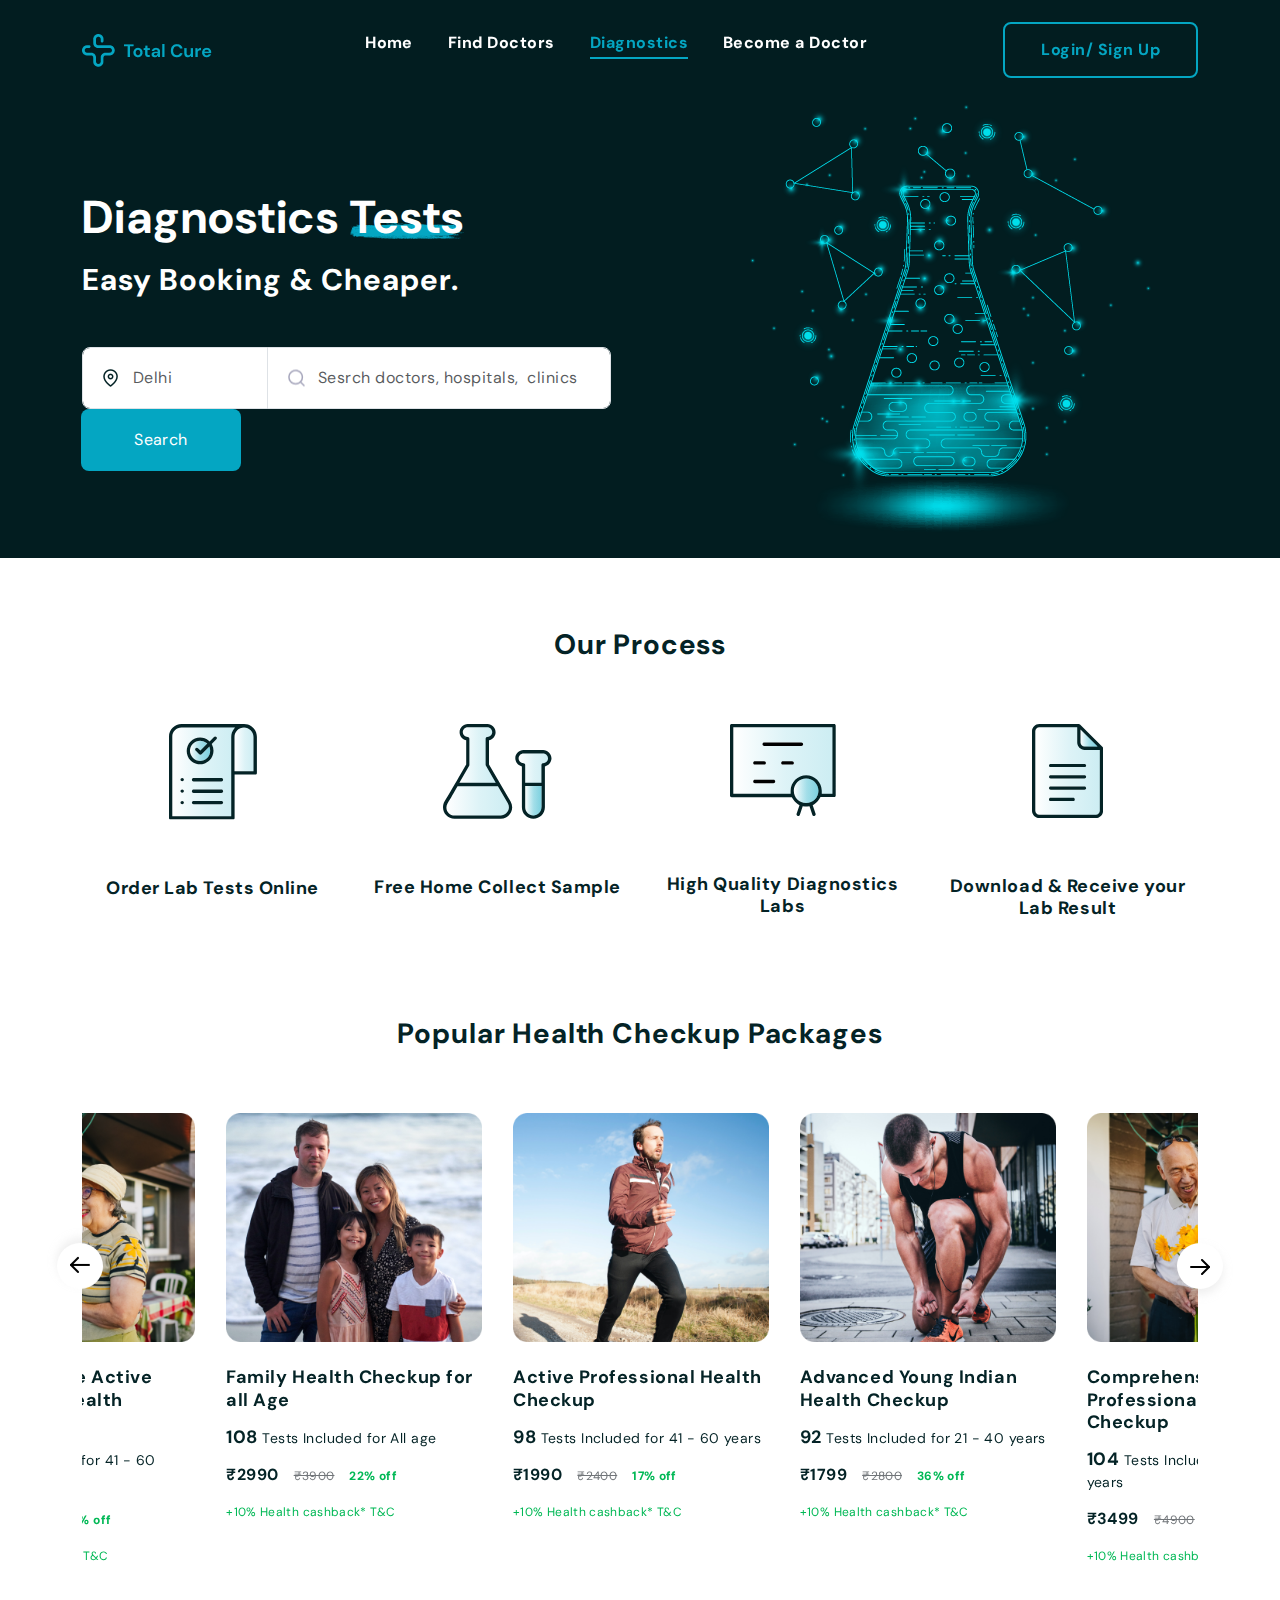
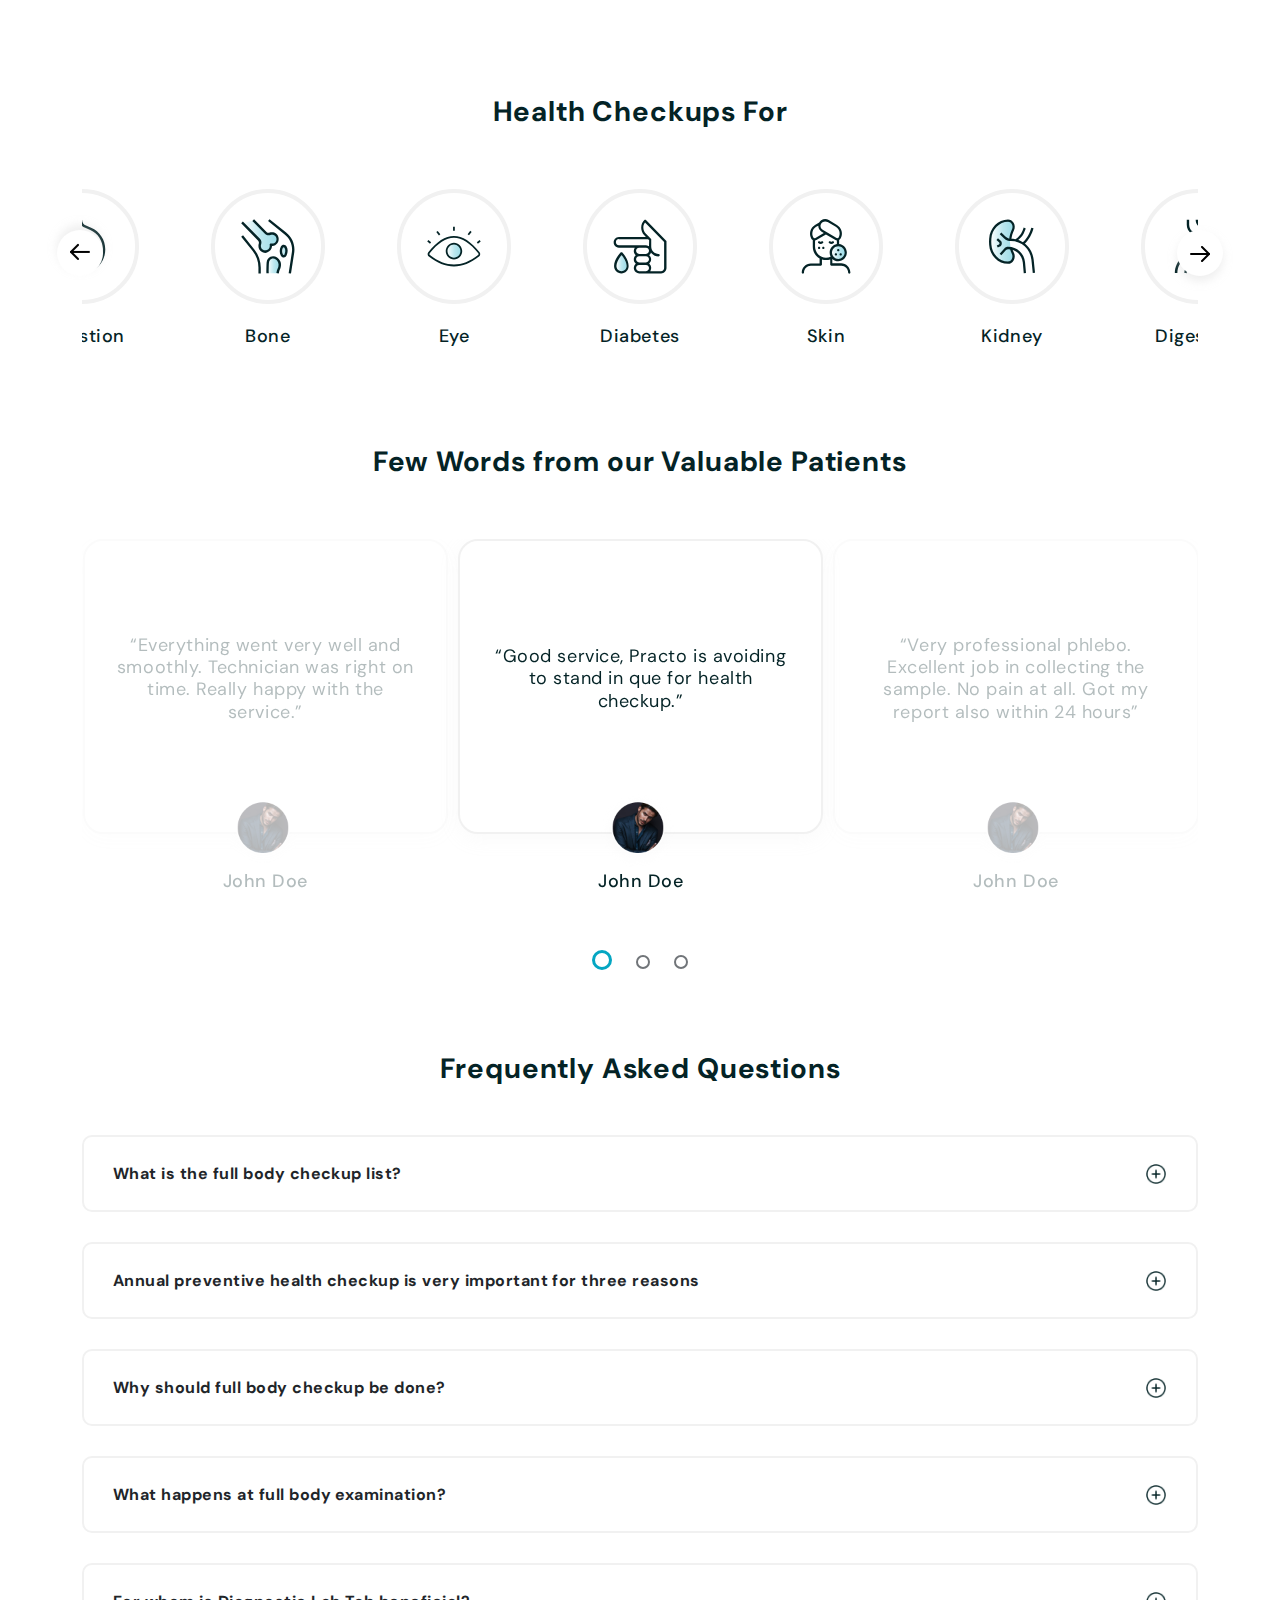
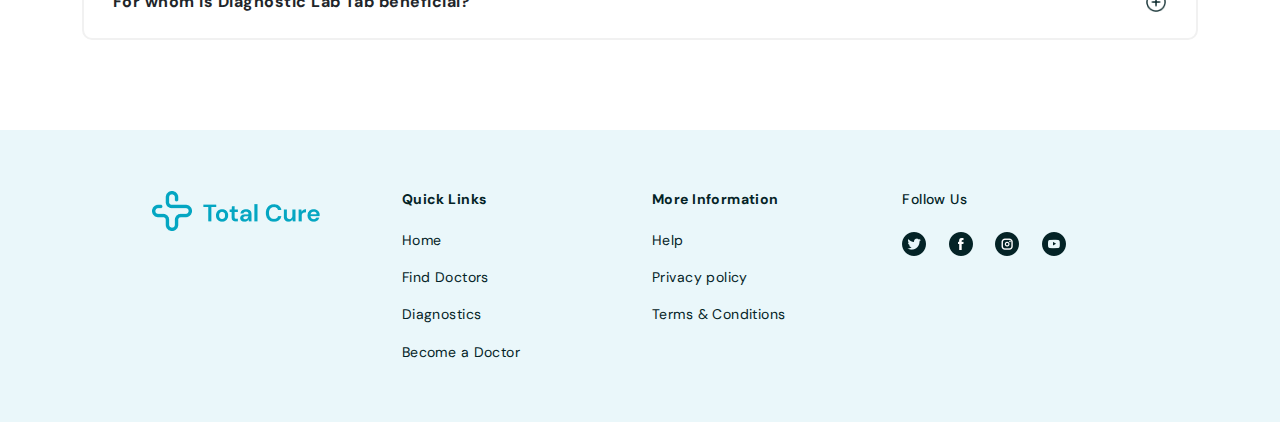
==== commit 0f897b8e: "Update diagnostics.html" ====
--- a/diagnostics.html
+++ b/diagnostics.html
@@ -143,7 +143,6 @@
                         </div>
                     </div>
                 </div>
-                <img src="/assets/img/process-line.svg" alt="process-line" class="img-fluid process-line">
             </div>
         </div>
     </section>
@@ -562,4 +561,4 @@
     <script src="./assets/js/mian.js"></script>
 </body>
 
-</html>+</html>
--- a/assets/css/style.css
+++ b/assets/css/style.css
@@ -473,11 +473,11 @@
 }
 
 .offer-card-1 {
-    background-image: url(/assets/img/offer1.png);
+    background-image: url(../img/offer1.png);
 }
 
 .offer-card-2 {
-    background-image: url(/assets/img/offer2.png);
+    background-image: url(../img/offer2.png);
 }
 
 .offer-card h6:not(.offer-card-2 h6) {
@@ -601,7 +601,7 @@
 
 /* query */
 #query {
-    background: url(/assets/img/query.png);
+    background: url(../img/query.png);
     background-size: cover;
     background-position: center;
     display: flex;
@@ -790,7 +790,7 @@
 }
 
 #search-section {
-    background: url(/assets/img/find-page.jpg) no-repeat;
+    background: url(../img/find-page.jpg) no-repeat;
     background-position: center;
     background-size: cover;
 }
@@ -1056,7 +1056,7 @@
 }
 
 #question .accordion-button:not(.collapsed)::after {
-    background-image: url("/assets/img/acc-m.png");
+    background-image: url("../img/acc-m.png");
 }
 
 #question .accordion-button::after {
@@ -1090,7 +1090,7 @@
 }
 
 span.brush {
-    background: url(/assets/img/brush.png) no-repeat;
+    background: url(../img/brush.png) no-repeat;
     background-position: bottom 8px right;
     background-size: contain;
 }
@@ -1144,16 +1144,6 @@
     position: relative;
     z-index: 1;
     overflow: hidden;
-}
-
-.process-content .process-line {
-    position: absolute;
-    left: 125px;
-    top: 18%;
-    transform: translatey(-18%);
-    z-index: 0;
-    opacity: 0.7;
-    width: 100%;
 }
 
 .process-img {
@@ -1328,7 +1318,7 @@
 
 #become-doctor::after {
     content: "";
-    background: url(/assets/img/become-doctor.png) no-repeat;
+    background: url(../img/become-doctor.png) no-repeat;
     background-size: contain;
     background-position: right bottom;
     position: absolute;
@@ -1341,7 +1331,7 @@
 
 #become-doctor::before {
     content: "";
-    background: url(/assets/img/hero\ back.png) no-repeat;
+    background: url(../img/hero\ back.png) no-repeat;
     background-size: contain;
     background-position: left bottom;
     position: absolute;
@@ -1353,7 +1343,7 @@
 }
 
 #become-doctor span.brush {
-    background: url(/assets/img/brush.png) no-repeat;
+    background: url(../img/brush.png) no-repeat;
     background-position: bottom -2px right;
     background-size: contain;
 }
@@ -1412,4 +1402,4 @@
     margin-bottom: 20px;
 }
 
-/* ======================== end become doctor ======================== */+/* ======================== end become doctor ======================== */
--- a/assets/css/responsive.css
+++ b/assets/css/responsive.css
@@ -459,13 +459,7 @@
     input:not(.modal input) {
         height: 55px;
     }
-    /* .input-group input, .input-group select {
-        border-radius: 8px;
-    } */
-    .process-content .process-line {
-        left: 35px;
-        max-width: 88%;
-    }
+   
     .process h5 {
         font-size: 16px;
     }
